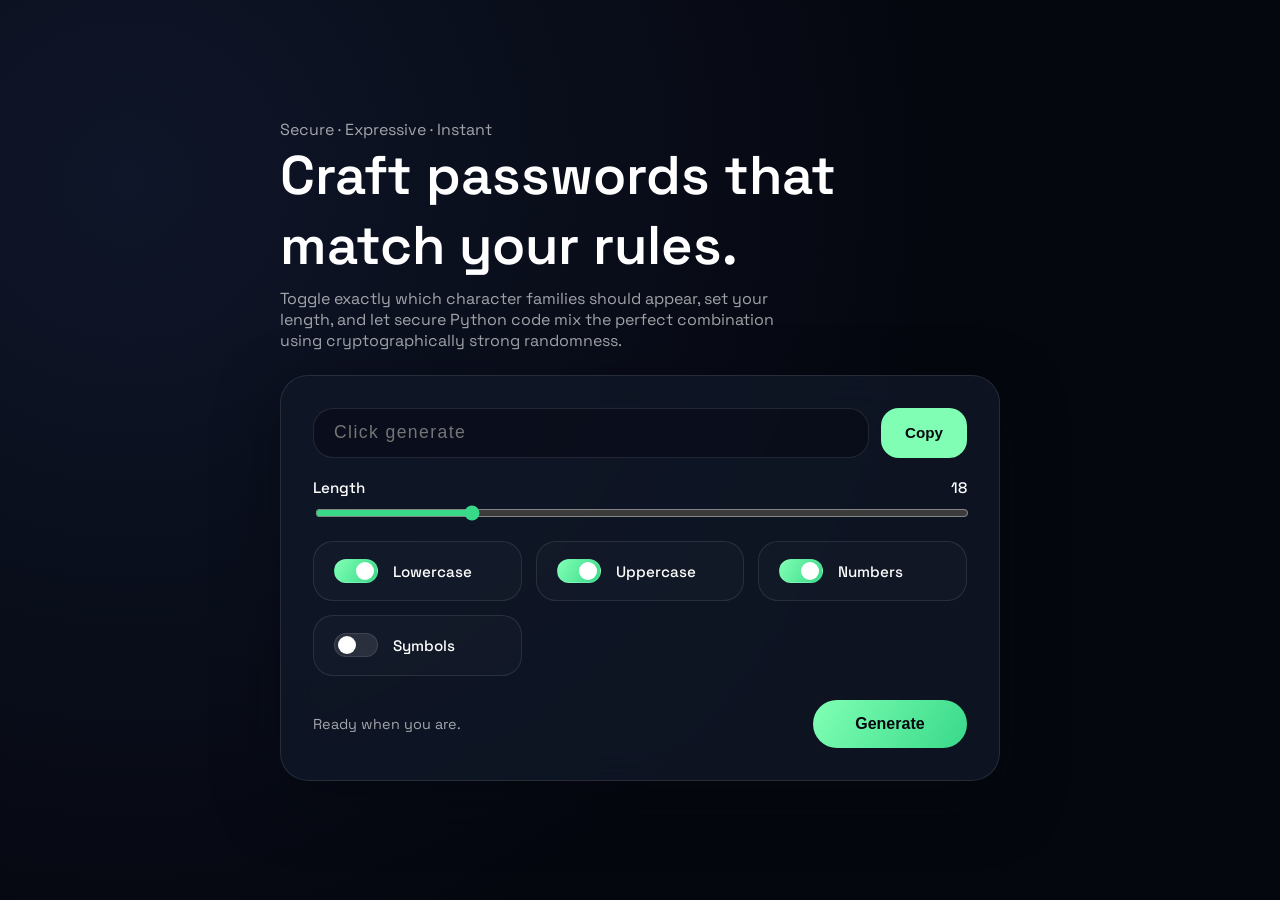
==== index.html @ 099ef41d "Add Google site verification meta tag Added Google site verification meta tag for SEO." ====
<!DOCTYPE html>
<html lang="en">

<head>
	<meta charset="UTF-8">
	<meta name="viewport" content="width=device-width, initial-scale=1.0">
	<meta name="google-site-verification" content="wpNb7U0uT-n569p5bdSrx-Wb2VBI5rwaPpH2iQOry_M" />
	<title>Custom Password Generator</title>
	<link rel="preconnect" href="https://fonts.googleapis.com">
	<link rel="preconnect" href="https://fonts.gstatic.com" crossorigin>
	<link href="https://fonts.googleapis.com/css2?family=Space+Grotesk:wght@400;500;600&display=swap" rel="stylesheet">
	<style>
		:root {
			--ink: #05070f;
			--card: rgba(17, 25, 40, 0.75);
			--card-border: rgba(255, 255, 255, 0.1);
			--accent: #80ffb4;
			--accent-strong: #39d98a;
			--muted: rgba(255, 255, 255, 0.62);
			--danger: #ff5c88;
			font-family: 'Space Grotesk', sans-serif;
		}

		* {
			box-sizing: border-box;
		}

		py-script,
		py-config {
			display: none;
		}

		body {
			min-height: 100vh;
			margin: 0;
			display: flex;
			align-items: center;
			justify-content: center;
			background: radial-gradient(circle at 10% 20%, #0f1629, #05070f 60%),
				radial-gradient(circle at 90% 10%, rgba(128, 255, 180, 0.35), transparent 50%),
				radial-gradient(circle at 80% 80%, rgba(255, 92, 136, 0.15), transparent 55%);
			color: white;
			padding: 3rem 1.5rem;
		}

		main {
			width: min(720px, 100%);
			position: relative;
		}

		.hero {
			text-align: left;
			margin-bottom: 1.5rem;
		}

		.hero h1 {
			font-size: clamp(2rem, 5vw, 3.4rem);
			font-weight: 600;
			margin: 0 0 0.5rem;
		}

		.hero p {
			font-size: 1rem;
			color: var(--muted);
			margin: 0;
			max-width: 52ch;
		}

		.card {
			background: var(--card);
			border: 1px solid var(--card-border);
			border-radius: 28px;
			padding: 2rem;
			backdrop-filter: blur(18px);
			box-shadow: 0 20px 60px rgba(5, 7, 15, 0.55);
		}

		.display-row {
			display: flex;
			gap: 0.75rem;
			align-items: stretch;
			margin-bottom: 1.25rem;
		}

		.display-row input {
			flex: 1;
			border-radius: 20px;
			border: 1px solid var(--card-border);
			background: rgba(5, 7, 15, 0.4);
			color: white;
			font-size: 1.1rem;
			padding: 0.85rem 1.25rem;
			letter-spacing: 0.08em;
		}

		.display-row button {
			border: none;
			border-radius: 18px;
			padding: 0 1.5rem;
			font-size: 0.95rem;
			font-weight: 600;
			color: var(--ink);
			background: var(--accent);
			cursor: pointer;
			transition: transform 200ms ease, box-shadow 200ms ease;
		}

		.display-row button:active {
			transform: translateY(1px);
		}

		label.length {
			display: flex;
			justify-content: space-between;
			font-size: 0.95rem;
			font-weight: 500;
			margin-bottom: 0.35rem;
		}

		input[type="range"] {
			width: 100%;
			accent-color: var(--accent-strong);
			margin-bottom: 1.25rem;
		}

		.toggle-grid {
			display: grid;
			grid-template-columns: repeat(auto-fit, minmax(160px, 1fr));
			gap: 0.85rem;
			margin-bottom: 1.5rem;
		}

		.toggle {
			position: relative;
			border: 1px solid var(--card-border);
			border-radius: 20px;
			padding: 0.9rem 1rem;
			display: flex;
			align-items: center;
			gap: 0.75rem;
			cursor: pointer;
			background: rgba(255, 255, 255, 0.02);
			transition: border 200ms ease, background 200ms ease;
			font-size: 0.95rem;
		}

		.toggle input {
			appearance: none;
			width: 44px;
			height: 24px;
			border-radius: 999px;
			border: 1px solid var(--card-border);
			position: relative;
			background: rgba(255, 255, 255, 0.1);
			transition: background 200ms ease;
		}

		.toggle input::after {
			content: '';
			position: absolute;
			width: 18px;
			height: 18px;
			border-radius: 50%;
			background: white;
			top: 50%;
			left: 3px;
			transform: translateY(-50%);
			transition: transform 200ms ease;
		}

		.toggle input:checked {
			background: linear-gradient(120deg, var(--accent), var(--accent-strong));
		}

		.toggle input:checked::after {
			transform: translate(18px, -50%);
		}

		.toggle strong {
			font-weight: 500;
		}

		.actions {
			display: flex;
			justify-content: space-between;
			align-items: center;
			flex-wrap: wrap;
			gap: 1rem;
		}

		.status {
			font-size: 0.9rem;
			color: var(--muted);
		}

		.status.error {
			color: var(--danger);
		}

		.primary {
			border: none;
			border-radius: 999px;
			padding: 0.95rem 2.65rem;
			font-size: 1rem;
			font-weight: 600;
			cursor: pointer;
			background: linear-gradient(120deg, var(--accent), var(--accent-strong));
			color: var(--ink);
			transition: transform 200ms ease, box-shadow 200ms ease;
		}

		.primary:hover {
			box-shadow: 0 12px 24px rgba(57, 217, 138, 0.35);
		}

		.primary:active {
			transform: translateY(2px);
		}

		.copy-btn {
			border: none;
			border-radius: 18px;
			padding: 0 1.5rem;
			font-size: 0.95rem;
			font-weight: 600;
			color: var(--ink);
			background: var(--accent);
			cursor: pointer;
			transition: transform 200ms ease, box-shadow 200ms ease;
		}
		.copy-btn:hover {
			box-shadow: 0 12px 24px rgba(57, 217, 138, 0.35);
		}
		.copy-btn:active {
			transform: translateY(2px);
		}

		@media (max-width: 540px) {
			.card {
				padding: 1.5rem;
			}

			.display-row {
				flex-direction: column;
			}

			.display-row button {
				width: 100%;
				padding: 0.9rem;
			}
		}
	</style>
</head>

<body>
	<main>
		<header class="hero">
			<p class="eyebrow">Secure · Expressive · Instant</p>
			<h1>Craft passwords that match your rules.</h1>
			<p>Toggle exactly which character families should appear, set your length, and let secure Python code mix the
				perfect combination using cryptographically strong randomness.</p>
		</header>

		<section class="card">
			<div class="display-row">
				<input id="password-output" type="text" placeholder="Click generate" readonly>
				<button class="copy-btn" id="copy-btn" py-click="copy_password">Copy</button>
			</div>

			<label class="length" for="length">Length <span id="length-value">18</span></label>
			<input id="length" type="range" min="4" max="64" value="18"
				oninput="document.getElementById('length-value').textContent=this.value">

			<div class="toggle-grid">
				<label class="toggle">
					<input id="lowercase" type="checkbox" checked>
					<strong>Lowercase</strong>
				</label>
				<label class="toggle">
					<input id="uppercase" type="checkbox" checked>
					<strong>Uppercase</strong>
				</label>
				<label class="toggle">
					<input id="numbers" type="checkbox" checked>
					<strong>Numbers</strong>
				</label>
				<label class="toggle">
					<input id="symbols" type="checkbox">
					<strong>Symbols</strong>
				</label>
			</div>

			<div class="actions">
				<p id="status" class="status">Ready when you are.</p>
				<button class="primary" py-click="generate_password">Generate</button>
			</div>
		</section>
	</main>

	<script type="module" src="https://pyscript.net/releases/2024.8.1/core.js"></script>
	<py-config>
		packages = []
	</py-config>
	<py-script>
from js import document, navigator
import secrets
import string


def get_controls():
	return {
		"length": int(document.getElementById("length").value),
		"lowercase": document.getElementById("lowercase").checked,
		"uppercase": document.getElementById("uppercase").checked,
		"numbers": document.getElementById("numbers").checked,
		"symbols": document.getElementById("symbols").checked,
	}


def update_status(message, error=False):
	status_element = document.getElementById("status")
	status_element.innerText = message
	if error:
		status_element.classList.add("error")
	else:
		status_element.classList.remove("error")


def generate_password(event=None):
	controls = get_controls()
	pools = []
	if controls["lowercase"]:
		pools.append(string.ascii_lowercase)
	if controls["uppercase"]:
		pools.append(string.ascii_uppercase)
	if controls["numbers"]:
		pools.append(string.digits)
	if controls["symbols"]:
		pools.append("!@#$%^&*()-_=+[]{};:,.?/|")

	if not pools:
		document.getElementById("password-output").value = ""
		update_status("Select at least one character type.", error=True)
		return

	alphabet = "".join(pools)
	password = "".join(secrets.choice(alphabet) for _ in range(controls["length"]))
	document.getElementById("password-output").value = password
	update_status("Fresh password generated.")


async def copy_password(event=None):
	value = document.getElementById("password-output").value
	if not value:
		update_status("Generate a password before copying.", error=True)
		return

	try:
		await navigator.clipboard.writeText(value)
		update_status("Password copied to clipboard.")
	except Exception:
		update_status("Clipboard is unavailable in this browser.", error=True)
	</py-script>
</body>

</html>
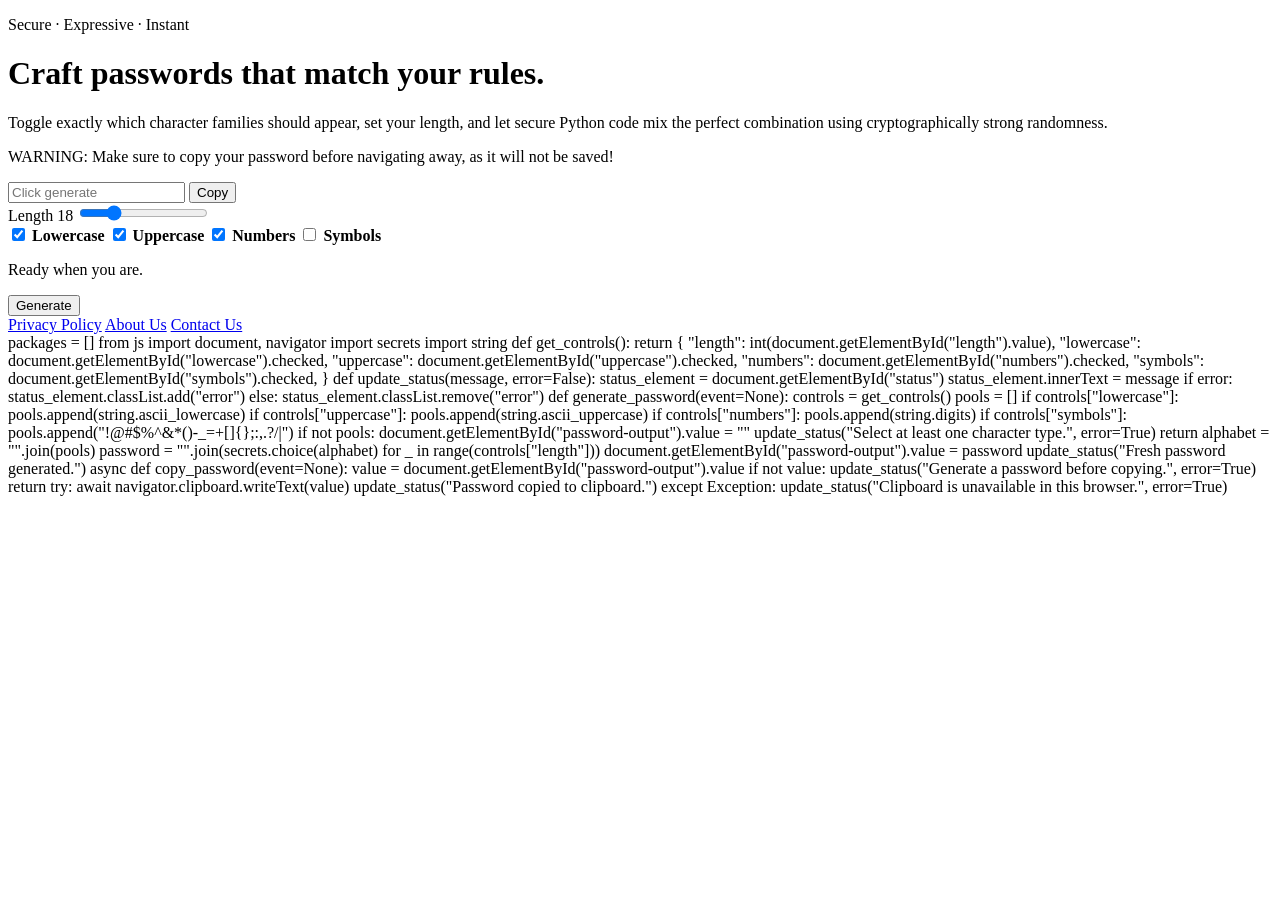
==== commit cf74b257: "Add footer section with navigation links Added footer with links to Privacy Policy, About Us, and Co" ====
--- a/index.html
+++ b/index.html
@@ -9,247 +9,7 @@
 	<link rel="preconnect" href="https://fonts.googleapis.com">
 	<link rel="preconnect" href="https://fonts.gstatic.com" crossorigin>
 	<link href="https://fonts.googleapis.com/css2?family=Space+Grotesk:wght@400;500;600&display=swap" rel="stylesheet">
-	<style>
-		:root {
-			--ink: #05070f;
-			--card: rgba(17, 25, 40, 0.75);
-			--card-border: rgba(255, 255, 255, 0.1);
-			--accent: #80ffb4;
-			--accent-strong: #39d98a;
-			--muted: rgba(255, 255, 255, 0.62);
-			--danger: #ff5c88;
-			font-family: 'Space Grotesk', sans-serif;
-		}
-
-		* {
-			box-sizing: border-box;
-		}
-
-		py-script,
-		py-config {
-			display: none;
-		}
-
-		body {
-			min-height: 100vh;
-			margin: 0;
-			display: flex;
-			align-items: center;
-			justify-content: center;
-			background: radial-gradient(circle at 10% 20%, #0f1629, #05070f 60%),
-				radial-gradient(circle at 90% 10%, rgba(128, 255, 180, 0.35), transparent 50%),
-				radial-gradient(circle at 80% 80%, rgba(255, 92, 136, 0.15), transparent 55%);
-			color: white;
-			padding: 3rem 1.5rem;
-		}
-
-		main {
-			width: min(720px, 100%);
-			position: relative;
-		}
-
-		.hero {
-			text-align: left;
-			margin-bottom: 1.5rem;
-		}
-
-		.hero h1 {
-			font-size: clamp(2rem, 5vw, 3.4rem);
-			font-weight: 600;
-			margin: 0 0 0.5rem;
-		}
-
-		.hero p {
-			font-size: 1rem;
-			color: var(--muted);
-			margin: 0;
-			max-width: 52ch;
-		}
-
-		.card {
-			background: var(--card);
-			border: 1px solid var(--card-border);
-			border-radius: 28px;
-			padding: 2rem;
-			backdrop-filter: blur(18px);
-			box-shadow: 0 20px 60px rgba(5, 7, 15, 0.55);
-		}
-
-		.display-row {
-			display: flex;
-			gap: 0.75rem;
-			align-items: stretch;
-			margin-bottom: 1.25rem;
-		}
-
-		.display-row input {
-			flex: 1;
-			border-radius: 20px;
-			border: 1px solid var(--card-border);
-			background: rgba(5, 7, 15, 0.4);
-			color: white;
-			font-size: 1.1rem;
-			padding: 0.85rem 1.25rem;
-			letter-spacing: 0.08em;
-		}
-
-		.display-row button {
-			border: none;
-			border-radius: 18px;
-			padding: 0 1.5rem;
-			font-size: 0.95rem;
-			font-weight: 600;
-			color: var(--ink);
-			background: var(--accent);
-			cursor: pointer;
-			transition: transform 200ms ease, box-shadow 200ms ease;
-		}
-
-		.display-row button:active {
-			transform: translateY(1px);
-		}
-
-		label.length {
-			display: flex;
-			justify-content: space-between;
-			font-size: 0.95rem;
-			font-weight: 500;
-			margin-bottom: 0.35rem;
-		}
-
-		input[type="range"] {
-			width: 100%;
-			accent-color: var(--accent-strong);
-			margin-bottom: 1.25rem;
-		}
-
-		.toggle-grid {
-			display: grid;
-			grid-template-columns: repeat(auto-fit, minmax(160px, 1fr));
-			gap: 0.85rem;
-			margin-bottom: 1.5rem;
-		}
-
-		.toggle {
-			position: relative;
-			border: 1px solid var(--card-border);
-			border-radius: 20px;
-			padding: 0.9rem 1rem;
-			display: flex;
-			align-items: center;
-			gap: 0.75rem;
-			cursor: pointer;
-			background: rgba(255, 255, 255, 0.02);
-			transition: border 200ms ease, background 200ms ease;
-			font-size: 0.95rem;
-		}
-
-		.toggle input {
-			appearance: none;
-			width: 44px;
-			height: 24px;
-			border-radius: 999px;
-			border: 1px solid var(--card-border);
-			position: relative;
-			background: rgba(255, 255, 255, 0.1);
-			transition: background 200ms ease;
-		}
-
-		.toggle input::after {
-			content: '';
-			position: absolute;
-			width: 18px;
-			height: 18px;
-			border-radius: 50%;
-			background: white;
-			top: 50%;
-			left: 3px;
-			transform: translateY(-50%);
-			transition: transform 200ms ease;
-		}
-
-		.toggle input:checked {
-			background: linear-gradient(120deg, var(--accent), var(--accent-strong));
-		}
-
-		.toggle input:checked::after {
-			transform: translate(18px, -50%);
-		}
-
-		.toggle strong {
-			font-weight: 500;
-		}
-
-		.actions {
-			display: flex;
-			justify-content: space-between;
-			align-items: center;
-			flex-wrap: wrap;
-			gap: 1rem;
-		}
-
-		.status {
-			font-size: 0.9rem;
-			color: var(--muted);
-		}
-
-		.status.error {
-			color: var(--danger);
-		}
-
-		.primary {
-			border: none;
-			border-radius: 999px;
-			padding: 0.95rem 2.65rem;
-			font-size: 1rem;
-			font-weight: 600;
-			cursor: pointer;
-			background: linear-gradient(120deg, var(--accent), var(--accent-strong));
-			color: var(--ink);
-			transition: transform 200ms ease, box-shadow 200ms ease;
-		}
-
-		.primary:hover {
-			box-shadow: 0 12px 24px rgba(57, 217, 138, 0.35);
-		}
-
-		.primary:active {
-			transform: translateY(2px);
-		}
-
-		.copy-btn {
-			border: none;
-			border-radius: 18px;
-			padding: 0 1.5rem;
-			font-size: 0.95rem;
-			font-weight: 600;
-			color: var(--ink);
-			background: var(--accent);
-			cursor: pointer;
-			transition: transform 200ms ease, box-shadow 200ms ease;
-		}
-		.copy-btn:hover {
-			box-shadow: 0 12px 24px rgba(57, 217, 138, 0.35);
-		}
-		.copy-btn:active {
-			transform: translateY(2px);
-		}
-
-		@media (max-width: 540px) {
-			.card {
-				padding: 1.5rem;
-			}
-
-			.display-row {
-				flex-direction: column;
-			}
-
-			.display-row button {
-				width: 100%;
-				padding: 0.9rem;
-			}
-		}
-	</style>
+	<link rel="stylesheet" href="style.css">
 </head>
 
 <body>
@@ -259,6 +19,7 @@
 			<h1>Craft passwords that match your rules.</h1>
 			<p>Toggle exactly which character families should appear, set your length, and let secure Python code mix the
 				perfect combination using cryptographically strong randomness.</p>
+			<p><span style="color: var(--danger); font-weight: 500;">WARNING:</span> <span style="color: var(--accent);">Make sure to copy your password before navigating away, as it will not be saved!</span></p>
 		</header>
 
 		<section class="card">
@@ -295,6 +56,11 @@
 				<button class="primary" py-click="generate_password">Generate</button>
 			</div>
 		</section>
+		<footer class="footer">
+			<a href="Privacy_Policy.html">Privacy Policy</a>
+			<a href="About_Us.html">About Us</a>
+			<a href="Contact_US.html">Contact Us</a>
+		</footer>
 	</main>
 
 	<script type="module" src="https://pyscript.net/releases/2024.8.1/core.js"></script>
@@ -364,4 +130,3 @@
 </body>
 
 </html>
-
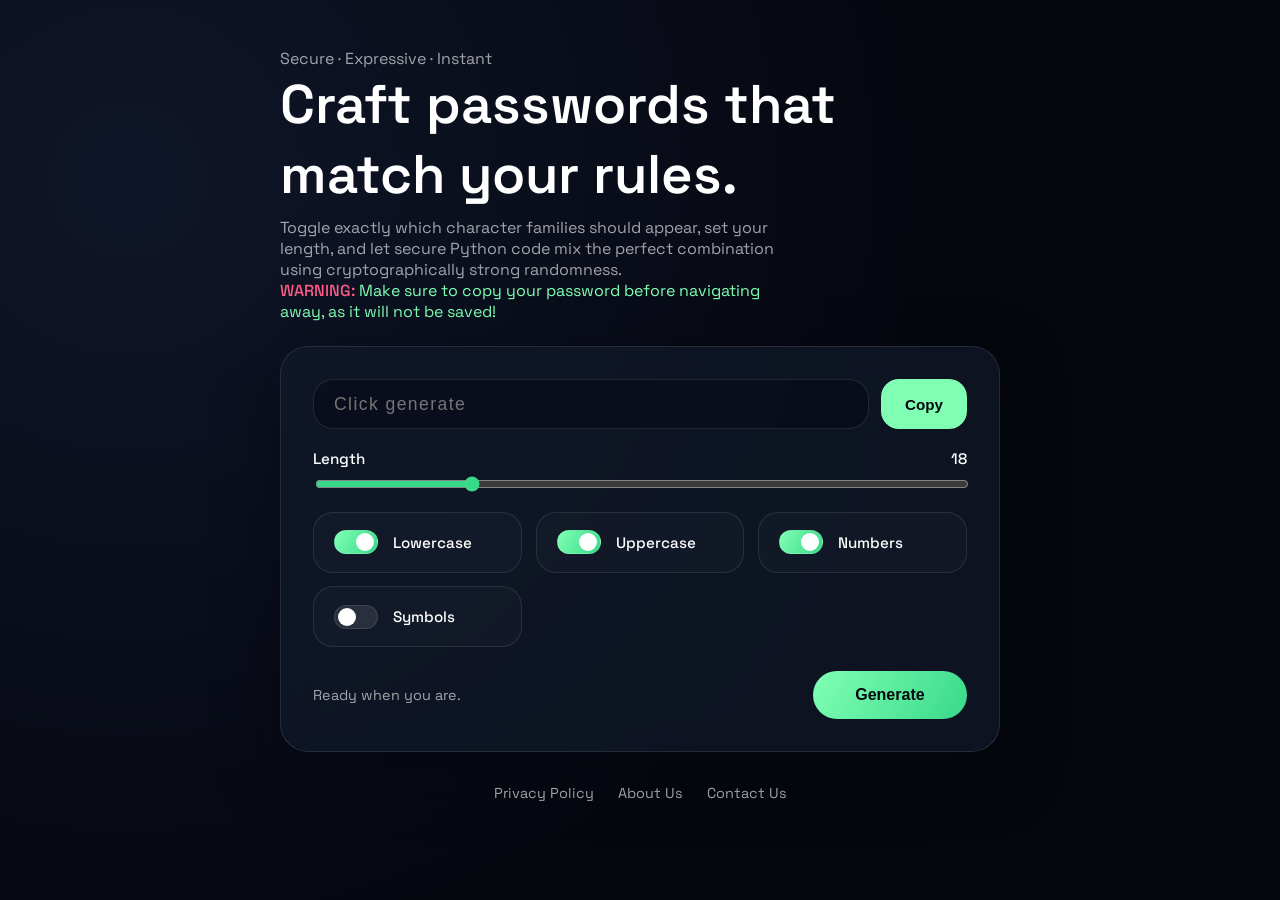
==== commit a999e25d: "Add favicon and enhance HTML layout Added favicon and improved HTML structure." ====
--- a/index.html
+++ b/index.html
@@ -10,6 +10,19 @@
 	<link rel="preconnect" href="https://fonts.gstatic.com" crossorigin>
 	<link href="https://fonts.googleapis.com/css2?family=Space+Grotesk:wght@400;500;600&display=swap" rel="stylesheet">
 	<link rel="stylesheet" href="style.css">
+	<!-- Favicon -->
+	<link rel="icon" type="image/png" sizes="16x16" href="generator_logo.png">
+	<link rel="icon" type="image/png" sizes="32x32" href="generator_logo.png">
+	<link rel="icon" type="image/png" sizes="48x48" href="generator_logo.png">
+	<link rel="icon" type="image/png" sizes="64x64" href="generator_logo.png">
+	<link rel="icon" type="image/png" sizes="96x96" href="generator_logo.png">
+	<link rel="icon" type="image/png" sizes="128x128" href="generator_logo.png">
+	<link rel="icon" type="image/png" sizes="192x192" href="generator_logo.png">
+	<link rel="icon" type="image/png" sizes="256x256" href="generator_logo.png">
+	<link rel="icon" type="image/png" sizes="512x512" href="generator_logo.png">
+
+	<!-- Apple devices -->
+	<link rel="apple-touch-icon" sizes="180x180" href="generator_logo.png">
 </head>
 
 <body>
--- a/style.css
+++ b/style.css
@@ -0,0 +1,453 @@
+		/* =========================
+		   Shared styles (all pages)
+		   ========================= */
+		:root {
+			--ink: #05070f;
+			--card: rgba(17, 25, 40, 0.75);
+			--card-border: rgba(255, 255, 255, 0.1);
+			--accent: #80ffb4;
+			--accent-strong: #39d98a;
+			--muted: rgba(255, 255, 255, 0.62);
+			--danger: #ff5c88;
+			font-family: 'Space Grotesk', sans-serif;
+		}
+
+		* {
+			box-sizing: border-box;
+		}
+
+		py-script,
+		py-config {
+			display: none;
+		}
+
+		/* ==================================
+		   Index page visual styles (home)
+		   ================================== */
+		body {
+			min-height: 100svh;
+			margin: 0;
+			background: radial-gradient(circle at 10% 20%, #0f1629, #05070f 60%),
+				radial-gradient(circle at 90% 10%, rgba(128, 255, 180, 0.35), transparent 50%),
+				radial-gradient(circle at 80% 80%, rgba(255, 92, 136, 0.15), transparent 55%);
+			color: white;
+			padding: 1rem 0.85rem 1.35rem;
+		}
+
+		body > main:not(.page-shell) {
+			width: min(720px, 100%);
+			margin: 0 auto;
+			min-height: calc(100svh - 2.35rem);
+			display: flex;
+			flex-direction: column;
+		}
+
+		main {
+			width: 100%;
+			position: relative;
+		}
+
+		.hero {
+			text-align: left;
+			margin-bottom: 1.1rem;
+		}
+
+		.hero h1 {
+			font-size: clamp(1.7rem, 9vw, 2.25rem);
+			font-weight: 600;
+			margin: 0 0 0.5rem;
+			line-height: 1.15;
+		}
+
+		.hero p {
+			font-size: 0.95rem;
+			color: var(--muted);
+			margin: 0;
+			max-width: 52ch;
+			line-height: 1.55;
+		}
+
+		.card {
+			background: var(--card);
+			border: 1px solid var(--card-border);
+			border-radius: 22px;
+			padding: 1rem;
+			backdrop-filter: blur(18px);
+			box-shadow: 0 20px 60px rgba(5, 7, 15, 0.55);
+			flex: 1;
+		}
+
+		.display-row {
+			display: flex;
+			gap: 0.75rem;
+			align-items: stretch;
+			flex-direction: column;
+			margin-bottom: 1.25rem;
+		}
+
+		.display-row input {
+			flex: 1;
+			border-radius: 20px;
+			border: 1px solid var(--card-border);
+			background: rgba(5, 7, 15, 0.4);
+			color: white;
+			font-size: 1rem;
+			padding: 0.8rem 1rem;
+			letter-spacing: 0.06em;
+		}
+
+		.display-row button {
+			border: none;
+			border-radius: 18px;
+			padding: 0.85rem;
+			width: 100%;
+			font-size: 0.95rem;
+			font-weight: 600;
+			min-height: 44px;
+			color: var(--ink);
+			background: var(--accent);
+			cursor: pointer;
+			transition: transform 200ms ease, box-shadow 200ms ease;
+		}
+
+		.display-row button:active {
+			transform: translateY(1px);
+		}
+
+		label.length {
+			display: flex;
+			justify-content: space-between;
+			font-size: 0.95rem;
+			font-weight: 500;
+			margin-bottom: 0.35rem;
+		}
+
+		input[type="range"] {
+			width: 100%;
+			accent-color: var(--accent-strong);
+			margin-bottom: 1.25rem;
+		}
+
+		.toggle-grid {
+			display: grid;
+			grid-template-columns: 1fr;
+			gap: 0.7rem;
+			margin-bottom: 1.5rem;
+		}
+
+		.toggle {
+			position: relative;
+			border: 1px solid var(--card-border);
+			border-radius: 16px;
+			padding: 0.8rem 0.9rem;
+			display: flex;
+			align-items: center;
+			gap: 0.65rem;
+			cursor: pointer;
+			background: rgba(255, 255, 255, 0.02);
+			transition: border 200ms ease, background 200ms ease;
+			font-size: 0.92rem;
+		}
+
+		.toggle input {
+			appearance: none;
+			width: 44px;
+			height: 24px;
+			border-radius: 999px;
+			border: 1px solid var(--card-border);
+			position: relative;
+			background: rgba(255, 255, 255, 0.1);
+			transition: background 200ms ease;
+		}
+
+		.toggle input::after {
+			content: '';
+			position: absolute;
+			width: 18px;
+			height: 18px;
+			border-radius: 50%;
+			background: white;
+			top: 50%;
+			left: 3px;
+			transform: translateY(-50%);
+			transition: transform 200ms ease;
+		}
+
+		.toggle input:checked {
+			background: linear-gradient(120deg, var(--accent), var(--accent-strong));
+		}
+
+		.toggle input:checked::after {
+			transform: translate(18px, -50%);
+		}
+
+		.toggle strong {
+			font-weight: 500;
+		}
+
+		.actions {
+			display: flex;
+			flex-direction: column;
+			align-items: stretch;
+			gap: 0.85rem;
+		}
+
+		.status {
+			font-size: 0.9rem;
+			color: var(--muted);
+		}
+
+		.status.error {
+			color: var(--danger);
+		}
+
+		.primary {
+			border: none;
+			border-radius: 999px;
+			padding: 0.95rem 1.2rem;
+			font-size: 1rem;
+			font-weight: 600;
+			cursor: pointer;
+			background: linear-gradient(120deg, var(--accent), var(--accent-strong));
+			color: var(--ink);
+			min-height: 46px;
+			width: 100%;
+			transition: transform 200ms ease, box-shadow 200ms ease;
+		}
+
+		.primary:hover {
+			box-shadow: 0 12px 24px rgba(57, 217, 138, 0.35);
+		}
+
+		.primary:active {
+			transform: translateY(2px);
+		}
+
+		.copy-btn {
+			border: none;
+			border-radius: 18px;
+			padding: 0.8rem 1.2rem;
+			font-size: 0.95rem;
+			font-weight: 600;
+			min-height: 44px;
+			color: var(--ink);
+			background: var(--accent);
+			cursor: pointer;
+			transition: transform 200ms ease, box-shadow 200ms ease;
+		}
+		.copy-btn:hover {
+			box-shadow: 0 12px 24px rgba(57, 217, 138, 0.35);
+		}
+		.copy-btn:active {
+			transform: translateY(2px);
+		}
+
+		.footer {
+			margin-top: 1.35rem;
+			display: flex;
+			flex-direction: column;
+			gap: 0.6rem;
+			align-items: center;
+			font-size: 0.92rem;
+			position: relative;
+		}
+
+		.footer a {
+			color: var(--muted);
+			text-decoration: none;
+			transition: color 100ms ease;
+		}
+
+		.footer a:hover {
+			color: var(--accent);
+		}
+
+		@media (min-width: 420px) {
+			.toggle-grid {
+				grid-template-columns: repeat(2, minmax(0, 1fr));
+			}
+		}
+
+		@media (min-width: 541px) {
+			body {
+				padding: 3rem 1.5rem;
+			}
+
+			body > main:not(.page-shell) {
+				min-height: auto;
+			}
+
+			.hero {
+				margin-bottom: 1.5rem;
+			}
+
+			.hero h1 {
+				font-size: clamp(2rem, 5vw, 3.4rem);
+				line-height: normal;
+			}
+
+			.hero p {
+				font-size: 1rem;
+				line-height: normal;
+			}
+
+			.card {
+				border-radius: 28px;
+				padding: 2rem;
+				flex: initial;
+			}
+
+			.display-row {
+				flex-direction: row;
+			}
+
+			.display-row input {
+				font-size: 1.1rem;
+				padding: 0.85rem 1.25rem;
+				letter-spacing: 0.08em;
+			}
+
+			.display-row button {
+				width: auto;
+				padding: 0 1.5rem;
+				min-height: auto;
+			}
+
+			.toggle-grid {
+				grid-template-columns: repeat(auto-fit, minmax(160px, 1fr));
+				gap: 0.85rem;
+			}
+
+			.toggle {
+				border-radius: 20px;
+				padding: 0.9rem 1rem;
+				gap: 0.75rem;
+				font-size: 0.95rem;
+			}
+
+			.actions {
+				justify-content: space-between;
+				align-items: center;
+				flex-direction: row;
+				flex-wrap: wrap;
+				gap: 1rem;
+			}
+
+			.primary {
+				padding: 0.95rem 2.65rem;
+				min-height: auto;
+				width: auto;
+			}
+
+			.copy-btn {
+				padding: 0 1.5rem;
+				min-height: auto;
+			}
+
+			.footer {
+				margin-top: 2rem;
+				flex-direction: row;
+				gap: 1.5rem;
+				justify-content: center;
+				font-size: 0.9rem;
+			}
+			}
+
+		/* =====================================================
+		   Privacy, Contact, and About page visual styles
+		   ===================================================== */
+
+		.contact-link {
+			color: var(--muted);
+			text-decoration: none;
+		}
+
+		.contact-link:hover {
+			color: var(--accent);
+		}
+
+		.contact-link:focus {
+			color: var(--accent-strong);
+			text-decoration: none;
+		}
+
+		.page-shell {
+			width: min(900px, 100%);
+			margin: 0 auto;
+			min-height: calc(100svh - 2.35rem);
+		}
+
+		.back-btn {
+			display: block;
+			margin: 1.25rem auto 0;
+			border: none;
+			border-radius: 999px;
+			padding: 0.85rem 1.35rem;
+			width: min(320px, 100%);
+			min-height: 44px;
+			background: linear-gradient(120deg, var(--accent), var(--accent-strong));
+			cursor: pointer;
+			transition: transform 200ms ease, box-shadow 200ms ease;
+		}
+
+		.back-btn:hover {
+			box-shadow: 0 12px 24px rgba(57, 217, 138, 0.35);
+			transform: translateY(-2px);
+		}
+
+		/* =====================================================
+			Section wrapper used on Privacy_Policy.html 
+		   ===================================================== */
+		.pp {
+			width: min(900px, 100%);
+			margin: 0 auto 1rem;
+			padding: 1rem;
+			background: var(--card);
+			border: 1px solid var(--card-border);
+			border-radius: 20px;
+			backdrop-filter: blur(18px);
+			box-shadow: 0 20px 60px rgba(5, 7, 15, 0.35);
+		}
+
+		.pp h1,
+		.pp h2 {
+			margin: 0 0 0.55rem;
+		}
+
+		.pp p {
+			margin: 0;
+			line-height: 1.6;
+			color: var(--muted);
+		}
+
+		body > button,
+		body > button a {
+			font: inherit;
+		}
+
+		body > button {
+			display: block;
+			margin: 1.25rem auto 0;
+			border: none;
+			border-radius: 999px;
+			padding: 0.8rem 1.35rem;
+			background: linear-gradient(120deg, var(--accent), var(--accent-strong));
+			cursor: pointer;
+		}
+
+		body > button a {
+			color: var(--ink) !important;
+			text-decoration: none;
+			font-weight: 600;
+		}
+
+		@media (min-width: 641px) {
+			.pp {
+				border-radius: 28px;
+				padding: 1.2rem 1.3rem;
+			}
+
+			.back-btn {
+				width: auto;
+			}
+		}
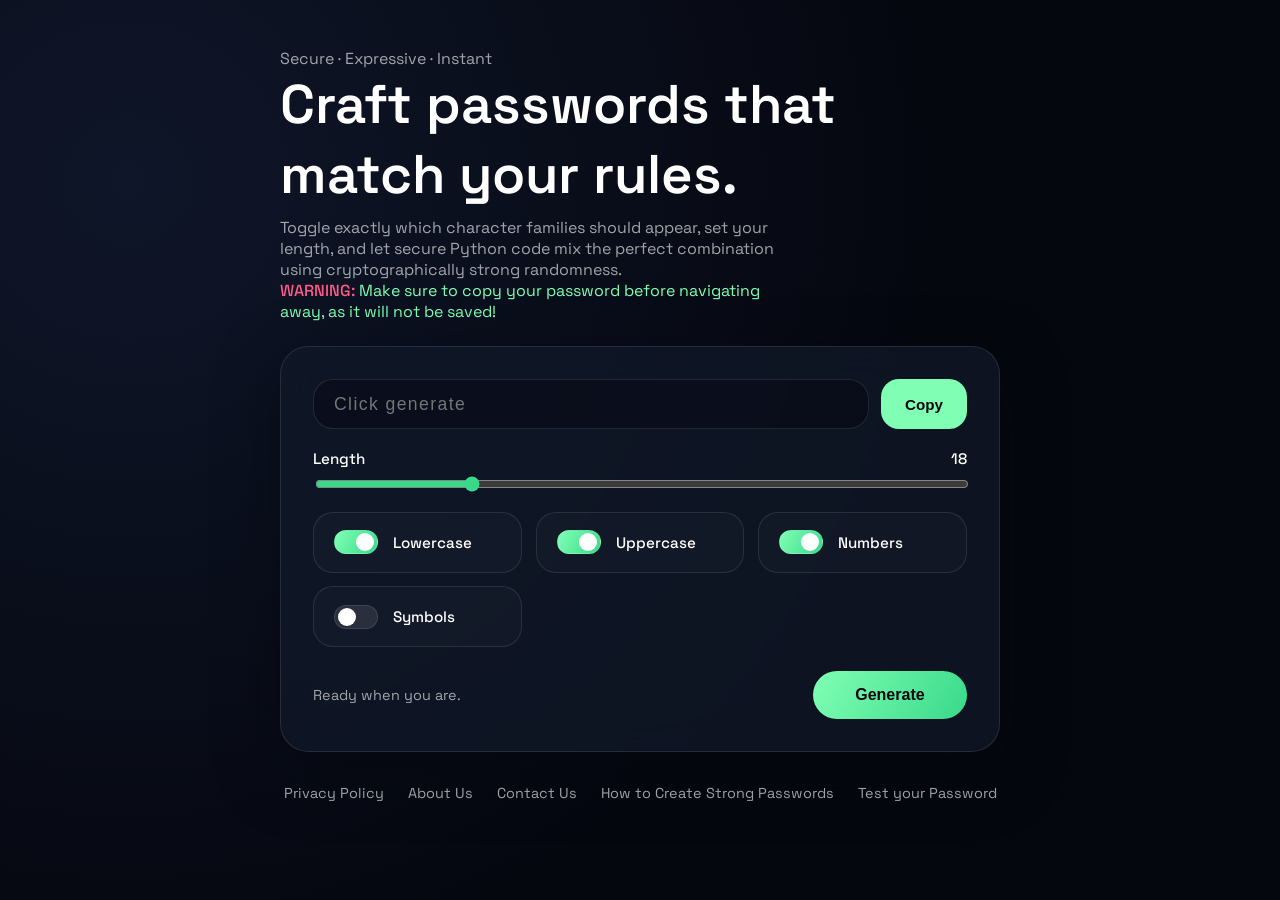
==== commit 96db8487: "Update footer with additional links Added links to 'How to Create Strong Passwords' and 'Test your P" ====
--- a/index.html
+++ b/index.html
@@ -5,6 +5,7 @@
 	<meta charset="UTF-8">
 	<meta name="viewport" content="width=device-width, initial-scale=1.0">
 	<meta name="google-site-verification" content="wpNb7U0uT-n569p5bdSrx-Wb2VBI5rwaPpH2iQOry_M" />
+	<link rel="canonical" href="https://www.custompasswordgenerator.org/">
 	<title>Custom Password Generator</title>
 	<link rel="preconnect" href="https://fonts.googleapis.com">
 	<link rel="preconnect" href="https://fonts.gstatic.com" crossorigin>
@@ -73,6 +74,8 @@
 			<a href="Privacy_Policy.html">Privacy Policy</a>
 			<a href="About_Us.html">About Us</a>
 			<a href="Contact_US.html">Contact Us</a>
+			<a href="how_to_create_strong_passwords.html">How to Create Strong Passwords</a>
+			<a href="password_tester.html">Test your Password</a>
 		</footer>
 	</main>
 
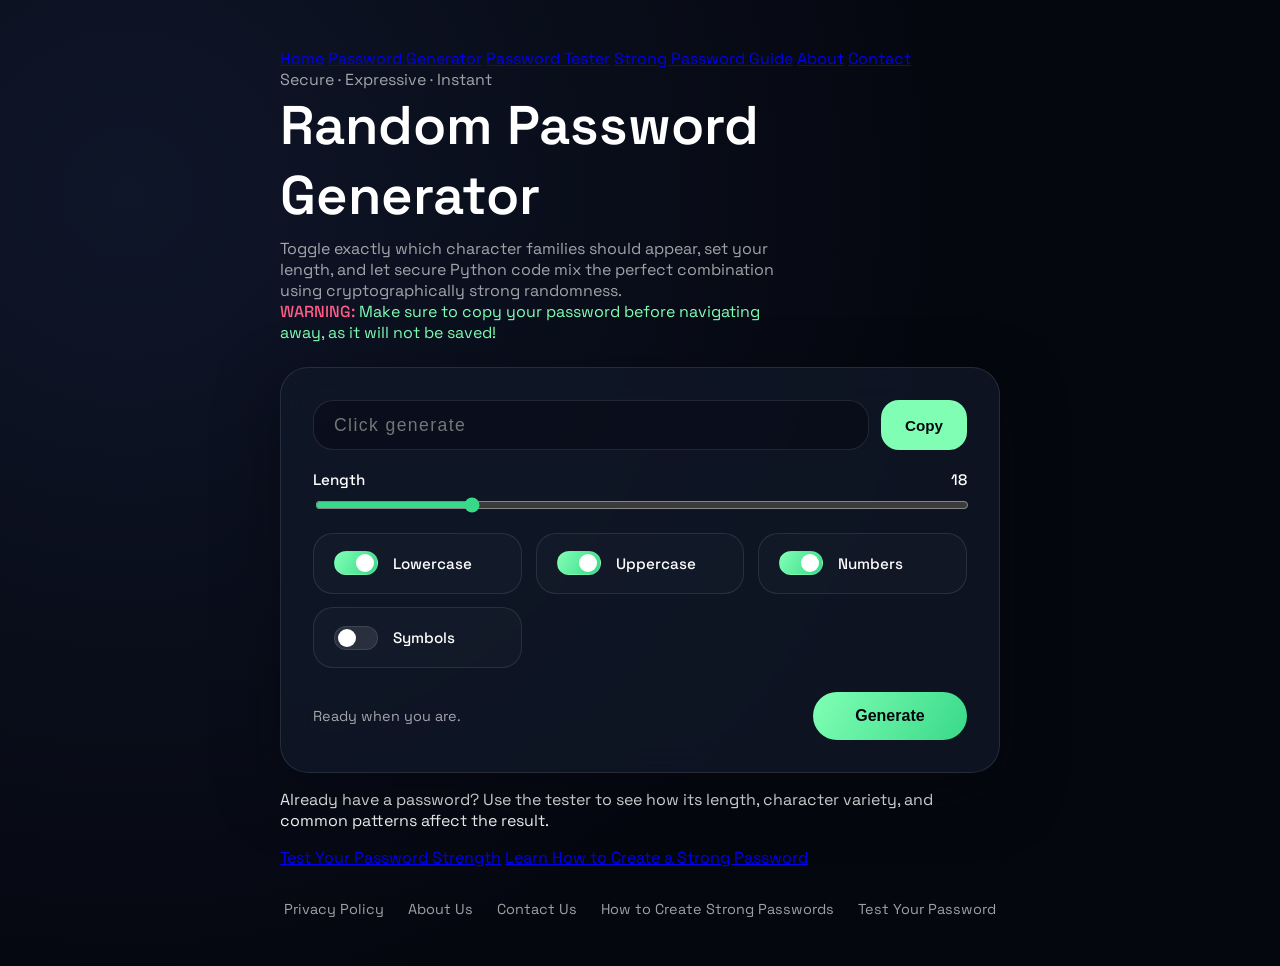
==== commit 5ecb5878: "Enhance SEO and structure in index.html Updated meta description and title for better SEO. Added nav" ====
--- a/index.html
+++ b/index.html
@@ -5,12 +5,13 @@
 	<meta charset="UTF-8">
 	<meta name="viewport" content="width=device-width, initial-scale=1.0">
 	<meta name="google-site-verification" content="wpNb7U0uT-n569p5bdSrx-Wb2VBI5rwaPpH2iQOry_M" />
+	<meta name="description" content="Generate strong, secure random passwords instantly. Choose password length, uppercase letters, lowercase letters, numbers, and symbols.">
 	<link rel="canonical" href="https://www.custompasswordgenerator.org/">
-	<title>Custom Password Generator</title>
+	<title>Random Password Generator – Create Strong Secure Passwords</title>
 	<link rel="preconnect" href="https://fonts.googleapis.com">
 	<link rel="preconnect" href="https://fonts.gstatic.com" crossorigin>
 	<link href="https://fonts.googleapis.com/css2?family=Space+Grotesk:wght@400;500;600&display=swap" rel="stylesheet">
-	<link rel="stylesheet" href="style.css">
+	<link rel="stylesheet" href="style.css?v=20260903">
 	<!-- Favicon -->
 	<link rel="icon" type="image/png" sizes="16x16" href="generator_logo.png">
 	<link rel="icon" type="image/png" sizes="32x32" href="generator_logo.png">
@@ -28,15 +29,23 @@
 
 <body>
 	<main>
+		<nav class="site-nav" aria-label="Primary">
+			<a href="/">Home</a>
+			<a href="/#password-generator">Password Generator</a>
+			<a href="/password_tester.html">Password Tester</a>
+			<a href="/how_to_create_strong_passwords.html">Strong Password Guide</a>
+			<a href="/About_Us.html">About</a>
+			<a href="/Contact_US.html">Contact</a>
+		</nav>
 		<header class="hero">
 			<p class="eyebrow">Secure · Expressive · Instant</p>
-			<h1>Craft passwords that match your rules.</h1>
+			<h1>Random Password Generator</h1>
 			<p>Toggle exactly which character families should appear, set your length, and let secure Python code mix the
 				perfect combination using cryptographically strong randomness.</p>
 			<p><span style="color: var(--danger); font-weight: 500;">WARNING:</span> <span style="color: var(--accent);">Make sure to copy your password before navigating away, as it will not be saved!</span></p>
 		</header>
 
-		<section class="card">
+		<section id="password-generator" class="card" aria-label="Password generator">
 			<div class="display-row">
 				<input id="password-output" type="text" placeholder="Click generate" readonly>
 				<button class="copy-btn" id="copy-btn" py-click="copy_password">Copy</button>
@@ -70,12 +79,20 @@
 				<button class="primary" py-click="generate_password">Generate</button>
 			</div>
 		</section>
+
+		<section class="home-tools" aria-label="Password tools">
+			<p>Already have a password? Use the tester to see how its length, character variety, and common patterns affect the result.</p>
+			<div class="tool-links">
+				<a class="tool-link" href="/password_tester.html">Test Your Password Strength</a>
+				<a class="tool-link" href="/how_to_create_strong_passwords.html">Learn How to Create a Strong Password</a>
+			</div>
+		</section>
 		<footer class="footer">
-			<a href="Privacy_Policy.html">Privacy Policy</a>
-			<a href="About_Us.html">About Us</a>
-			<a href="Contact_US.html">Contact Us</a>
-			<a href="how_to_create_strong_passwords.html">How to Create Strong Passwords</a>
-			<a href="password_tester.html">Test your Password</a>
+			<a href="/Privacy_Policy.html">Privacy Policy</a>
+			<a href="/About_Us.html">About Us</a>
+			<a href="/Contact_US.html">Contact Us</a>
+			<a href="/how_to_create_strong_passwords.html">How to Create Strong Passwords</a>
+			<a href="/password_tester.html">Test Your Password</a>
 		</footer>
 	</main>
 
--- a/style.css
+++ b/style.css
@@ -451,3 +451,260 @@
 				width: auto;
 			}
 		}
+
+		/* ===========================================
+		   Strong password guide page visual styles
+		   =========================================== */
+		.password-guide {
+			padding-bottom: 0.5rem;
+		}
+
+		.password-guide .hero {
+			margin-bottom: 1.25rem;
+		}
+
+		.guide-intro,
+		.guide-section,
+		.guide-reminder {
+			background: var(--card);
+			border: 1px solid var(--card-border);
+			border-radius: 20px;
+			backdrop-filter: blur(18px);
+			box-shadow: 0 20px 60px rgba(5, 7, 15, 0.35);
+		}
+
+		.guide-intro,
+		.guide-reminder {
+			padding: 1rem;
+		}
+
+		.guide-intro {
+			margin-bottom: 1rem;
+		}
+
+		.guide-intro p,
+		.guide-section p,
+		.guide-section li,
+		.guide-reminder p {
+			color: var(--muted);
+			line-height: 1.65;
+		}
+
+		.guide-intro p,
+		.guide-section p,
+		.guide-reminder p {
+			margin: 0;
+		}
+
+		.guide-grid {
+			display: grid;
+			gap: 1rem;
+		}
+
+		.guide-section {
+			padding: 1rem;
+		}
+
+		.guide-section h2 {
+			margin: 0 0 0.55rem;
+			font-size: 1.18rem;
+		}
+
+		.guide-section ul {
+			margin: 0.7rem 0 0;
+			padding-left: 1.2rem;
+		}
+
+		.guide-section li + li {
+			margin-top: 0.3rem;
+		}
+
+		.guide-reminder {
+			margin-top: 1rem;
+			border-color: rgba(128, 255, 180, 0.32);
+		}
+
+		.guide-reminder strong,
+		.guide-section strong {
+			color: var(--accent);
+		}
+
+		/* ==============================
+		   Password tester page styles
+		   ============================== */
+		.tester-page {
+			width: min(720px, 100%);
+			min-height: calc(100svh - 2.35rem);
+			margin: 0 auto;
+			display: flex;
+			flex-direction: column;
+		}
+
+		.tester-card {
+			flex: initial;
+		}
+
+		.tester-card h2 {
+			margin: 0 0 1.2rem;
+			font-size: 1.25rem;
+		}
+
+		.tester-label {
+			display: block;
+			margin-bottom: 0.45rem;
+			font-size: 0.9rem;
+			font-weight: 500;
+		}
+
+		.tester-input {
+			width: 100%;
+			border: 1px solid var(--card-border);
+			border-radius: 14px;
+			padding: 0.85rem 0.95rem;
+			background: rgba(5, 7, 15, 0.4);
+			color: white;
+			font: inherit;
+		}
+
+		.tester-input:focus {
+			border-color: var(--accent-strong);
+			outline: none;
+		}
+
+		.strength-result,
+		.suggestion-heading {
+			display: flex;
+			align-items: center;
+			justify-content: space-between;
+			gap: 1rem;
+		}
+
+		.strength-result {
+			margin-top: 1rem;
+		}
+
+		.strength-label {
+			font-size: 1rem;
+			font-weight: 600;
+		}
+
+		.strength-label.weak {
+			color: var(--danger);
+		}
+
+		.strength-label.okay {
+			color: #ffe16b;
+		}
+
+		.strength-label.strong {
+			color: var(--accent);
+		}
+
+		.strength-score,
+		.tester-detail {
+			color: var(--muted);
+		}
+
+		.strength-score {
+			font-size: 0.85rem;
+			white-space: nowrap;
+		}
+
+		.strength-meter {
+			height: 0.5rem;
+			margin: 0.55rem 0 0.7rem;
+			border-radius: 999px;
+			background: rgba(255, 255, 255, 0.12);
+			overflow: hidden;
+		}
+
+		.strength-meter span {
+			display: block;
+			height: 100%;
+			width: 0;
+			background: linear-gradient(90deg, var(--danger), #ffe16b, var(--accent-strong));
+			transition: width 200ms ease;
+		}
+
+		.tester-detail {
+			margin: 0;
+			font-size: 0.86rem;
+			line-height: 1.5;
+		}
+
+		.suggestion-heading {
+			margin-top: 1.6rem;
+		}
+
+		.suggestion-heading .tester-label {
+			margin: 0;
+		}
+
+		.suggestion-actions {
+			display: flex;
+			gap: 0.5rem;
+			transform: translateY(-3px);
+		}
+
+		.icon-button {
+			width: 38px;
+			height: 38px;
+			border: 1px solid var(--card-border);
+			border-radius: 50%;
+			background: rgba(128, 255, 180, 0.12);
+			color: var(--accent);
+			font-size: 1.2rem;
+			cursor: pointer;
+		}
+
+		.icon-button:hover {
+			box-shadow: 0 0 16px rgba(57, 217, 138, 0.35);
+		}
+
+		.suggestion-input {
+			margin-bottom: 0.65rem;
+			letter-spacing: 0.04em;
+		}
+
+		@media (min-width: 541px) {
+			.tester-page {
+				min-height: auto;
+			}
+
+			.tester-card {
+				padding: 2rem;
+			}
+
+			.tester-input {
+				border-radius: 18px;
+				padding: 0.95rem 1.1rem;
+			}
+		}
+
+		@media (min-width: 900px) {
+			.tester-page {
+				width: min(820px, 100%);
+			}
+		}
+
+		@media (min-width: 641px) {
+			.password-guide .hero {
+				margin-bottom: 1.75rem;
+			}
+
+			.guide-intro,
+			.guide-reminder,
+			.guide-section {
+				border-radius: 28px;
+				padding: 1.3rem;
+			}
+
+			.guide-grid {
+				grid-template-columns: repeat(2, minmax(0, 1fr));
+				gap: 1.2rem;
+			}
+
+			.guide-section:last-child:nth-child(odd) {
+				grid-column: 1 / -1;
+			}
+		}
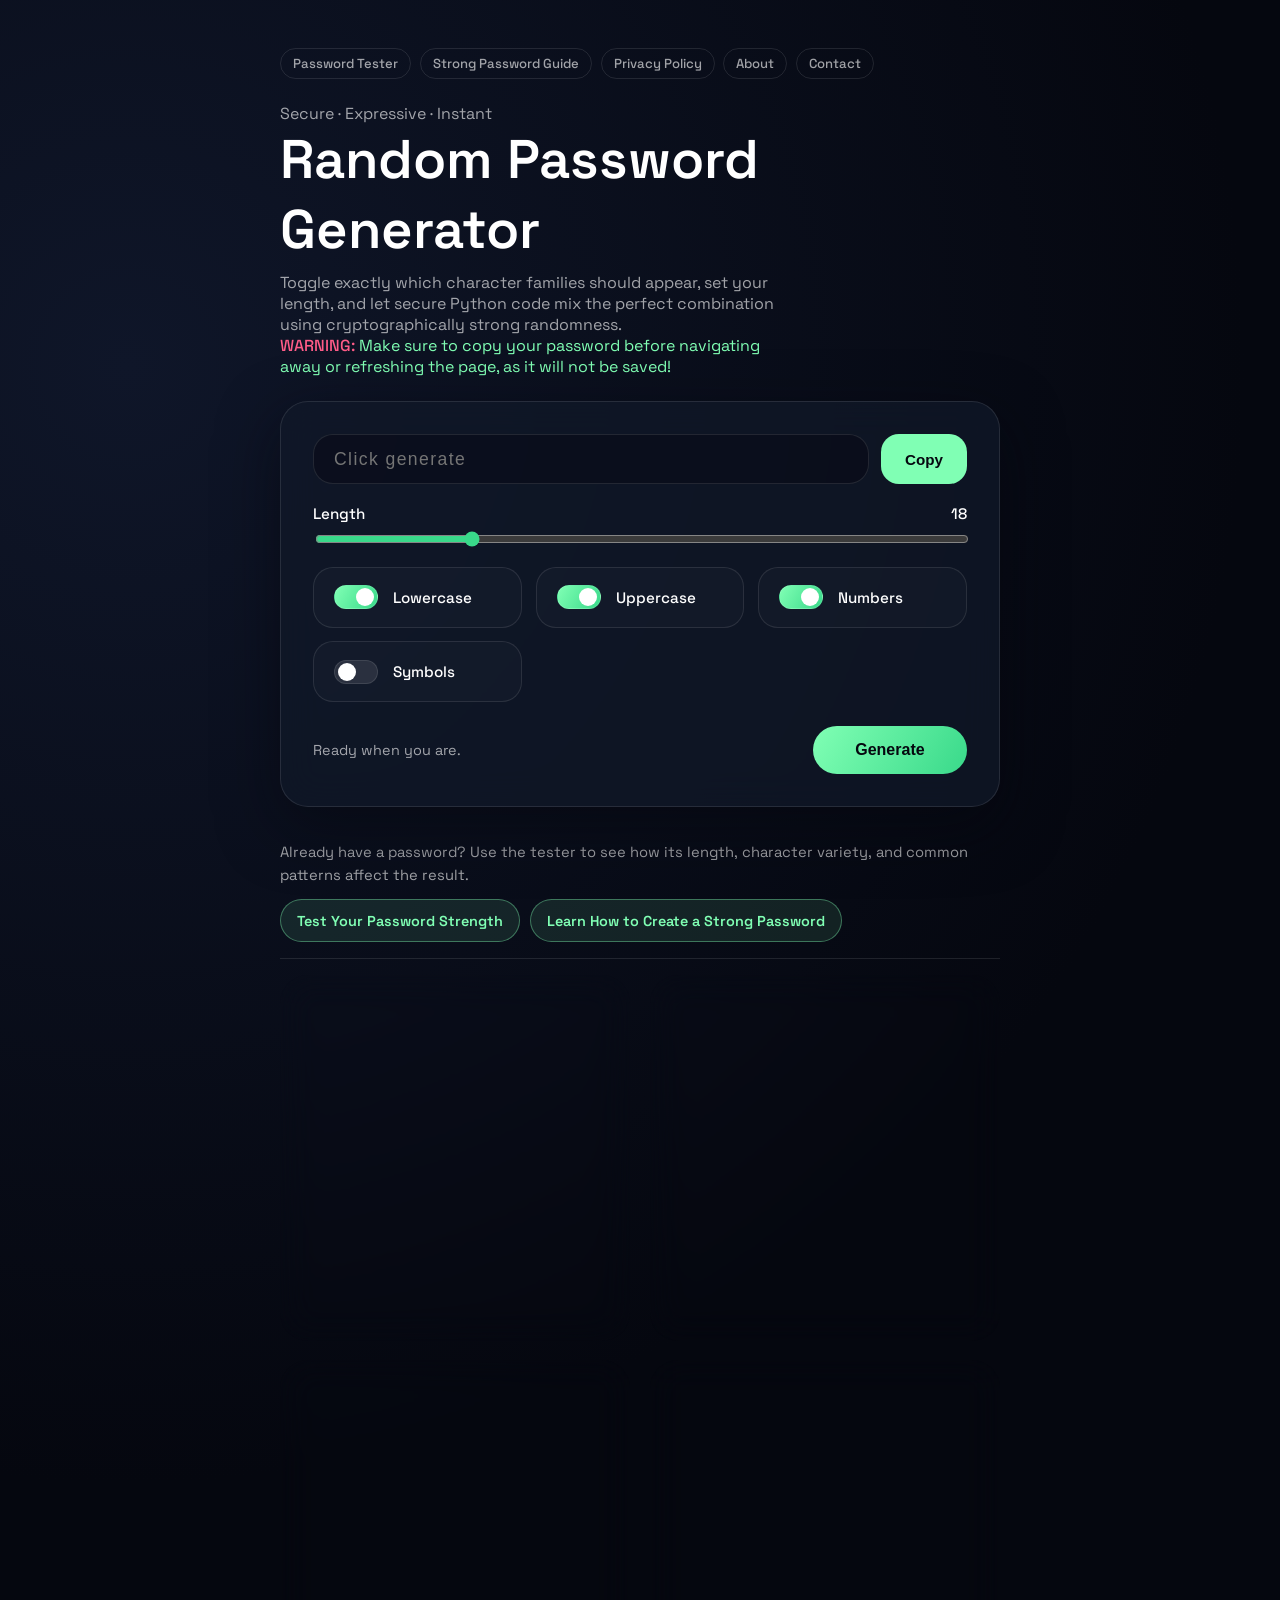
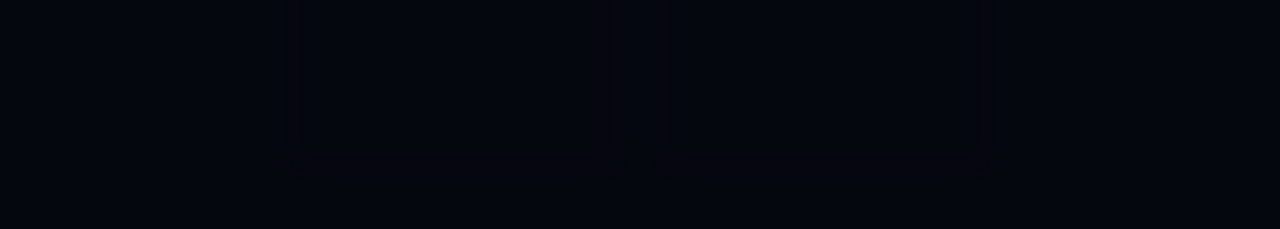
==== commit 94e38f91: "Revise index.html for improved structure and guidance Updated the HTML structure and content for the" ====
--- a/index.html
+++ b/index.html
@@ -30,10 +30,9 @@
 <body>
 	<main>
 		<nav class="site-nav" aria-label="Primary">
-			<a href="/">Home</a>
-			<a href="/#password-generator">Password Generator</a>
 			<a href="/password_tester.html">Password Tester</a>
 			<a href="/how_to_create_strong_passwords.html">Strong Password Guide</a>
+			<a href="/Privacy_Policy.html">Privacy Policy</a>
 			<a href="/About_Us.html">About</a>
 			<a href="/Contact_US.html">Contact</a>
 		</nav>
@@ -42,7 +41,7 @@
 			<h1>Random Password Generator</h1>
 			<p>Toggle exactly which character families should appear, set your length, and let secure Python code mix the
 				perfect combination using cryptographically strong randomness.</p>
-			<p><span style="color: var(--danger); font-weight: 500;">WARNING:</span> <span style="color: var(--accent);">Make sure to copy your password before navigating away, as it will not be saved!</span></p>
+			<p><span style="color: var(--danger); font-weight: 500;">WARNING:</span> <span style="color: var(--accent);">Make sure to copy your password before navigating away or refreshing the page, as it will not be saved!</span></p>
 		</header>
 
 		<section id="password-generator" class="card" aria-label="Password generator">
@@ -87,13 +86,25 @@
 				<a class="tool-link" href="/how_to_create_strong_passwords.html">Learn How to Create a Strong Password</a>
 			</div>
 		</section>
-		<footer class="footer">
-			<a href="/Privacy_Policy.html">Privacy Policy</a>
-			<a href="/About_Us.html">About Us</a>
-			<a href="/Contact_US.html">Contact Us</a>
-			<a href="/how_to_create_strong_passwords.html">How to Create Strong Passwords</a>
-			<a href="/password_tester.html">Test Your Password</a>
-		</footer>
+
+		<section class="home-content" aria-label="Using a random password generator">
+			<section class="home-content-section">
+				<h2>Why Use a Random Password Generator?</h2>
+				<p>Passwords based on names, birthdays, familiar words, or patterns can be easier to predict, and people often reuse them across accounts. A random generator offers a <span class="highlight">practical, easy and secure way to create a less predictable password</span>. Use a <span class="highlight">different password for each account</span> so a password exposed in one service's data breach is less likely to put another account at risk.</p>
+			</section>
+			<section class="home-content-section">
+				<h2>Choose Length and Character Types</h2>
+				<p>Use the length slider to choose 4–64 characters, then enable or disable lowercase letters, uppercase letters, numbers, and symbols. A longer password and a <span class="highlight">larger character set allow more possible combinations</span>. Check the service's own length limits and character rules before using a generated password.</p>
+			</section>
+			<section class="home-content-section">
+				<h2>How This Generator Works</h2>
+				<p>After you choose the length and character types, select Generate. The Python code <span class="highlight">uses <code>secrets.choice</code></span> to draw each character from the combined set of enabled characters. This means a selected type is allowed but is not guaranteed to appear in every result. Select at least one character type; use <span class="highlight">Copy to place the displayed password on the clipboard</span> when your browser permits it. <span style="color: var(--danger); font-weight: 500;">The password will not be saved by the generator.</span></p>
+			</section>
+			<section class="home-content-section">
+				<h2>Use Generated Passwords Responsibly</h2>
+				<p>Use a <span class="highlight">unique password for each account and store it in a reputable password manager</span>. Do not share passwords, and follow the service's security and account-recovery guidance, including extra protections such as multi-factor authentication when available. A strong password helps, but cannot protect an account from every threat.</p>
+			</section>
+		</section>
 	</main>
 
 	<script type="module" src="https://pyscript.net/releases/2024.8.1/core.js"></script>
--- a/style.css
+++ b/style.css
@@ -47,6 +47,33 @@
 			position: relative;
 		}
 
+		.site-nav {
+			display: flex;
+			flex-wrap: wrap;
+			gap: 0.45rem;
+			margin: 0 0 1.15rem;
+		}
+
+		.site-nav a {
+			border: 1px solid var(--card-border);
+			border-radius: 999px;
+			padding: 0.45rem 0.65rem;
+			color: var(--muted);
+			font-size: 0.78rem;
+			font-weight: 500;
+			line-height: 1;
+			text-decoration: none;
+			transition: border-color 150ms ease, color 150ms ease, background 150ms ease;
+		}
+
+		.site-nav a:hover,
+		.site-nav a:focus-visible {
+			border-color: rgba(128, 255, 180, 0.55);
+			background: rgba(128, 255, 180, 0.1);
+			color: var(--accent);
+			outline: none;
+		}
+
 		.hero {
 			text-align: left;
 			margin-bottom: 1.1rem;
@@ -262,6 +289,79 @@
 			color: var(--accent);
 		}
 
+		.home-tools {
+			margin-top: 1.1rem;
+			padding: 1rem 0;
+			border-bottom: 1px solid var(--card-border);
+		}
+
+		.home-tools p {
+			margin: 0 0 0.8rem;
+			color: var(--muted);
+			font-size: 0.92rem;
+			line-height: 1.55;
+		}
+
+		.tool-links {
+			display: flex;
+			flex-direction: column;
+			gap: 0.65rem;
+		}
+
+		.tool-link {
+			display: inline-flex;
+			align-items: center;
+			justify-content: center;
+			min-height: 42px;
+			padding: 0.7rem 1rem;
+			border: 1px solid rgba(128, 255, 180, 0.38);
+			border-radius: 999px;
+			background: rgba(128, 255, 180, 0.1);
+			color: var(--accent);
+			font-size: 0.9rem;
+			font-weight: 600;
+			text-align: center;
+			text-decoration: none;
+			transition: background 150ms ease, box-shadow 150ms ease, transform 150ms ease;
+		}
+
+		.tool-link:hover,
+		.tool-link:focus-visible {
+			background: rgba(128, 255, 180, 0.18);
+			box-shadow: 0 8px 20px rgba(57, 217, 138, 0.2);
+			outline: none;
+		}
+
+		.tool-link:active {
+			transform: translateY(1px);
+		}
+
+		.home-content {
+			display: grid;
+			gap: 1rem;
+			margin-top: 1rem;
+		}
+
+		.home-content-section {
+			padding: 1rem;
+			border: 1px solid var(--card-border);
+			border-radius: 20px;
+			background: var(--card);
+			backdrop-filter: blur(18px);
+			box-shadow: 0 20px 60px rgba(5, 7, 15, 0.35);
+		}
+
+		.home-content-section h2 {
+			margin: 0 0 0.55rem;
+			font-size: 1.18rem;
+		}
+
+		.home-content-section p {
+			margin: 0;
+			color: var(--muted);
+			line-height: 1.65;
+		}
+
 		@media (min-width: 420px) {
 			.toggle-grid {
 				grid-template-columns: repeat(2, minmax(0, 1fr));
@@ -350,6 +450,25 @@
 				gap: 1.5rem;
 				justify-content: center;
 				font-size: 0.9rem;
+			}
+
+			.site-nav {
+				gap: 0.55rem;
+				margin-bottom: 1.5rem;
+			}
+
+			.site-nav a {
+				padding: 0.5rem 0.75rem;
+				font-size: 0.82rem;
+			}
+
+			.tool-links {
+				flex-direction: row;
+				flex-wrap: wrap;
+			}
+
+			.tool-link {
+				width: auto;
 			}
 			}
 
@@ -395,6 +514,13 @@
 			transform: translateY(-2px);
 		}
 
+		a.back-btn {
+			color: var(--ink);
+			font-weight: 600;
+			text-align: center;
+			text-decoration: none;
+		}
+
 		/* =====================================================
 			Section wrapper used on Privacy_Policy.html 
 		   ===================================================== */
@@ -459,6 +585,26 @@
 			padding-bottom: 0.5rem;
 		}
 
+		.breadcrumbs {
+			display: flex;
+			flex-wrap: wrap;
+			gap: 0.35rem;
+			margin: 0 0 0.95rem;
+			color: var(--muted);
+			font-size: 0.8rem;
+		}
+
+		.breadcrumbs a {
+			color: var(--accent);
+			text-decoration: none;
+		}
+
+		.breadcrumbs a:hover,
+		.breadcrumbs a:focus-visible {
+			text-decoration: underline;
+			outline: none;
+		}
+
 		.password-guide .hero {
 			margin-bottom: 1.25rem;
 		}
@@ -527,6 +673,18 @@
 		.guide-reminder strong,
 		.guide-section strong {
 			color: var(--accent);
+		}
+
+		.guide-actions,
+		.tester-resources {
+			display: flex;
+			flex-direction: column;
+			gap: 0.7rem;
+			margin-top: 1rem;
+		}
+
+		.guide-actions .back-btn {
+			margin: 0;
 		}
 
 		/* ==============================
@@ -632,6 +790,18 @@
 			line-height: 1.5;
 		}
 
+		.strength-feedback {
+			margin: 0.8rem 0 0;
+			padding-left: 1.2rem;
+			color: var(--muted);
+			font-size: 0.86rem;
+			line-height: 1.55;
+		}
+
+		.strength-feedback li + li {
+			margin-top: 0.25rem;
+		}
+
 		.suggestion-heading {
 			margin-top: 1.6rem;
 		}
@@ -666,6 +836,37 @@
 			letter-spacing: 0.04em;
 		}
 
+		.tester-content {
+			display: grid;
+			gap: 1rem;
+			margin-top: 1rem;
+		}
+
+		.tester-content-section {
+			padding: 1rem;
+			border: 1px solid var(--card-border);
+			border-radius: 20px;
+			background: var(--card);
+			backdrop-filter: blur(18px);
+			box-shadow: 0 20px 60px rgba(5, 7, 15, 0.35);
+		}
+
+		.tester-content-section h2 {
+			margin: 0 0 0.55rem;
+			font-size: 1.18rem;
+		}
+
+		.tester-content-section p,
+		.privacy-link {
+			margin: 0;
+			color: var(--muted);
+			line-height: 1.65;
+		}
+
+		.privacy-link a {
+			color: var(--accent);
+		}
+
 		@media (min-width: 541px) {
 			.tester-page {
 				min-height: auto;
@@ -704,6 +905,25 @@
 				gap: 1.2rem;
 			}
 
+			.home-content,
+			.tester-content {
+				grid-template-columns: repeat(2, minmax(0, 1fr));
+				gap: 1.2rem;
+			}
+
+			.home-content-section,
+			.tester-content-section {
+				border-radius: 28px;
+				padding: 1.3rem;
+			}
+
+			.guide-actions,
+			.tester-resources {
+				flex-direction: row;
+				flex-wrap: wrap;
+				align-items: center;
+			}
+
 			.guide-section:last-child:nth-child(odd) {
 				grid-column: 1 / -1;
 			}
